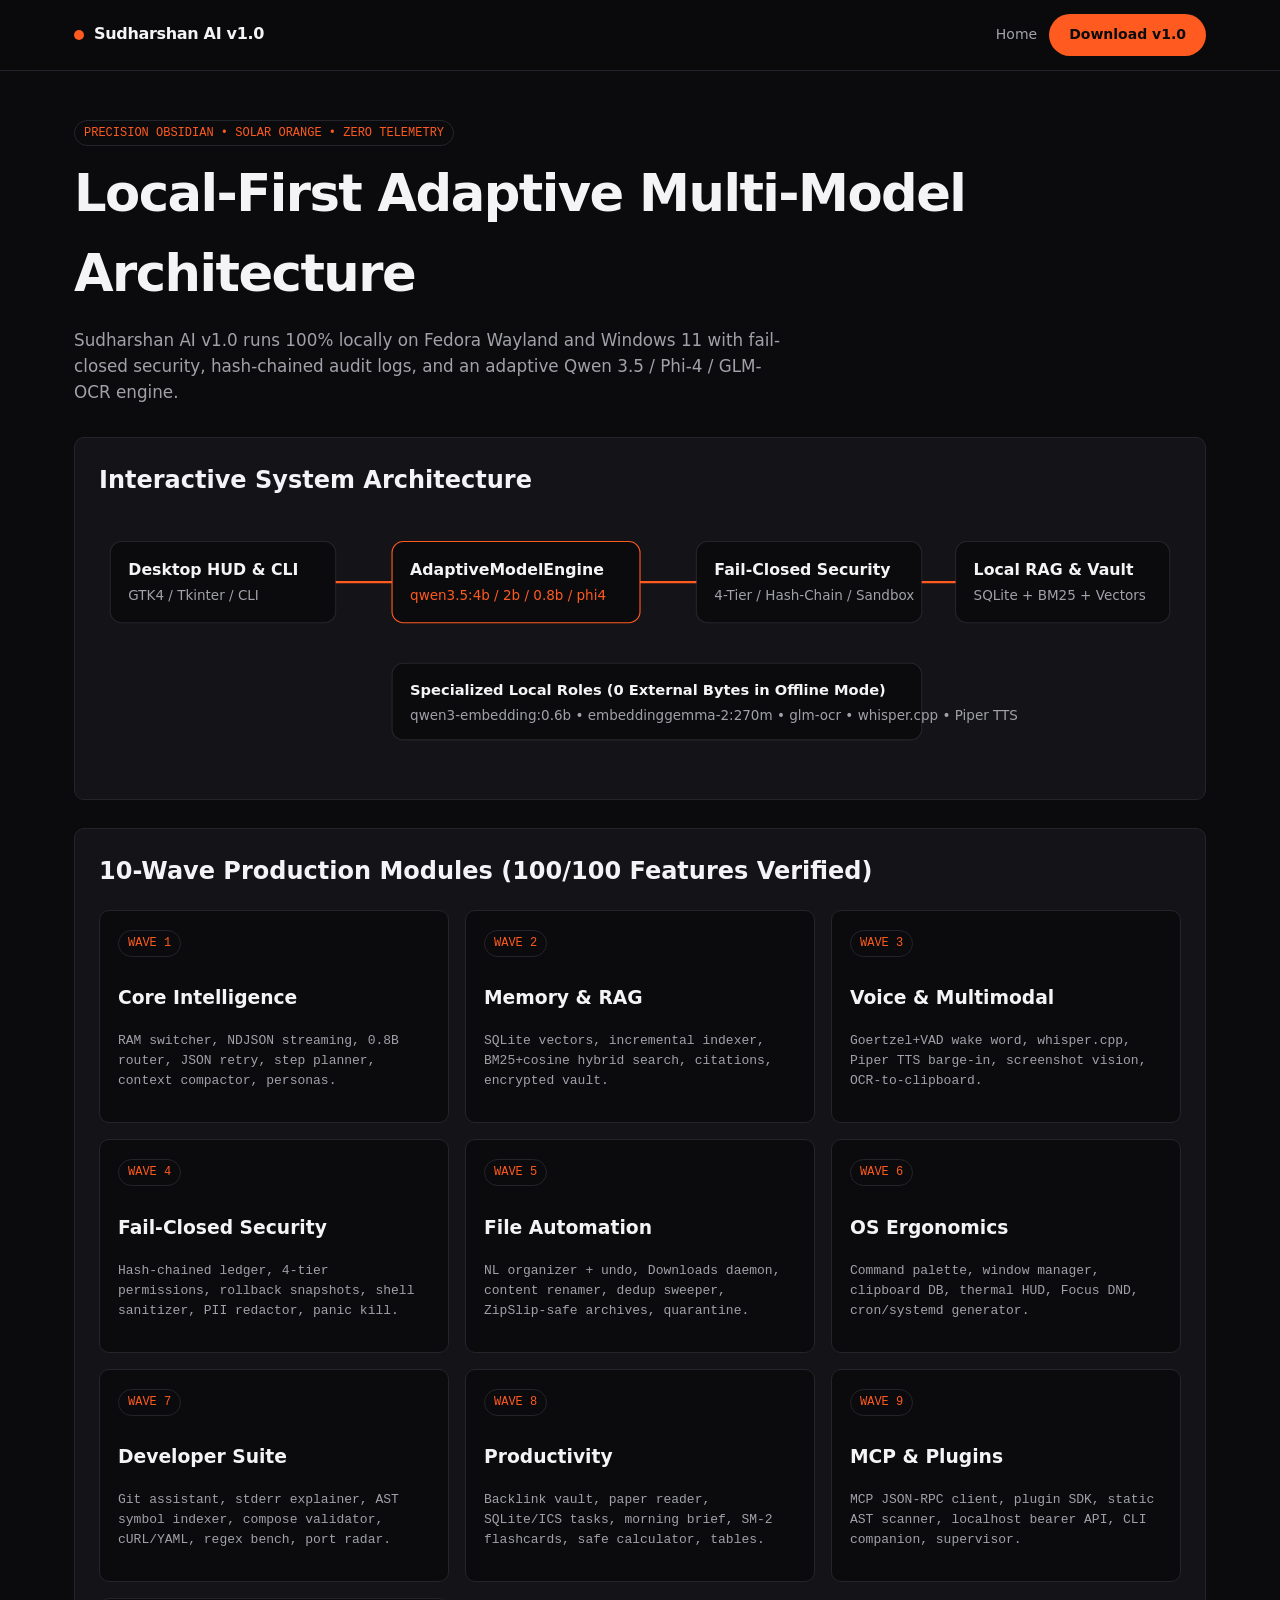
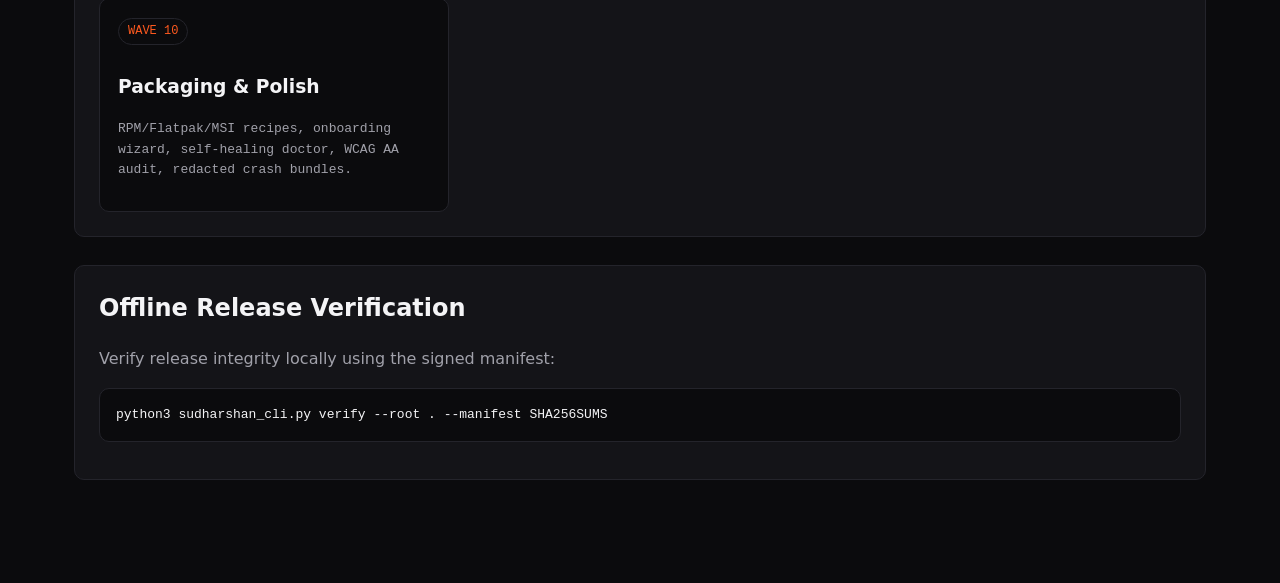
==== web/docs.html @ a22d2967 "feat(waves): integrate and upgrade all Neon wave modules, CLI companion, packaging, and verified tes" ====
<!doctype html>
<html lang="en">
<head>
  <meta charset="utf-8">
  <meta name="viewport" content="width=device-width, initial-scale=1">
  <title>Sudharshan AI v1.0 — Architecture, 100-Feature Matrix & Checksums</title>
  <link rel="icon" href="favicon.svg" type="image/svg+xml">
  <style>
    :root {
      --obsidian: #0B0B0D;
      --surface: #141418;
      --hairline: #24242B;
      --accent: #FF5A1F;
      --text: #F4F4F6;
      --muted: #A1A1AA;
      --r-container: 10px;
      --r-input: 8px;
      --r-cta: 9999px;
    }
    * { box-sizing: border-box; }
    body {
      margin: 0;
      background: var(--obsidian);
      color: var(--text);
      font-family: "Instrument Sans", system-ui, -apple-system, sans-serif;
      line-height: 1.55;
    }
    code, pre, .mono { font-family: "DM Mono", ui-monospace, SFMono-Regular, monospace; }
    header {
      position: sticky; top: 0; z-index: 20;
      background: rgba(11, 11, 13, 0.92);
      border-bottom: 1px solid var(--hairline);
      backdrop-filter: blur(10px);
    }
    .nav {
      max-width: 1180px; margin: 0 auto; padding: 14px 24px;
      display: flex; align-items: center; justify-content: space-between; gap: 16px;
    }
    .brand { font-weight: 700; letter-spacing: -0.02em; display: flex; align-items: center; gap: 10px; }
    .dot { width: 10px; height: 10px; border-radius: 9999px; background: var(--accent); display: inline-block; }
    .cta {
      display: inline-flex; align-items: center; justify-content: center;
      background: var(--accent); color: #0B0B0D; font-weight: 700;
      padding: 10px 20px; border-radius: var(--r-cta); text-decoration: none;
      white-space: nowrap; font-size: 14px;
    }
    .cta:focus-visible, input:focus-visible { outline: 2px solid var(--text); outline-offset: 2px; }
    main { max-width: 1180px; margin: 0 auto; padding: 48px 24px 80px; }
    h1 { font-size: clamp(2rem, 4vw, 3.25rem); letter-spacing: -0.03em; margin: 0 0 14px; }
    .lead { color: var(--muted); max-width: 720px; margin: 0 0 32px; font-size: 1.05rem; }
    .panel {
      background: var(--surface); border: 1px solid var(--hairline);
      border-radius: var(--r-container); padding: 24px; margin-bottom: 28px;
    }
    .grid { display: grid; grid-template-columns: repeat(auto-fit, minmax(260px, 1fr)); gap: 16px; }
    .card {
      background: var(--obsidian); border: 1px solid var(--hairline);
      border-radius: var(--r-container); padding: 18px;
    }
    .tag {
      display: inline-block; font-size: 12px; padding: 3px 9px;
      border-radius: var(--r-cta); border: 1px solid var(--hairline); color: var(--accent);
      margin-bottom: 8px;
    }
    input[type="search"] {
      width: 100%; max-width: 420px; background: var(--obsidian); color: var(--text);
      border: 1px solid var(--hairline); border-radius: var(--r-input);
      padding: 10px 14px; font-size: 14px; margin-bottom: 16px;
    }
    table { width: 100%; border-collapse: collapse; font-size: 14px; }
    th, td { text-align: left; padding: 10px 12px; border-bottom: 1px solid var(--hairline); }
    th { color: var(--muted); font-weight: 600; }
    pre {
      background: var(--obsidian); border: 1px solid var(--hairline);
      border-radius: var(--r-container); padding: 16px; overflow-x: auto; font-size: 13px;
    }
    @media (prefers-reduced-motion: reduce) {
      * { animation: none !important; transition: none !important; }
    }
  </style>
</head>
<body>
  <header>
    <nav class="nav" aria-label="Primary">
      <div class="brand"><span class="dot" aria-hidden="true"></span> Sudharshan AI v1.0</div>
      <div style="display:flex; gap:12px; align-items:center;">
        <a href="index.html" style="color:var(--muted); text-decoration:none; font-size:14px;">Home</a>
        <a href="downloads.html" class="cta">Download v1.0</a>
      </div>
    </nav>
  </header>
  <main>
    <span class="tag mono">PRECISION OBSIDIAN &bull; SOLAR ORANGE &bull; ZERO TELEMETRY</span>
    <h1>Local-First Adaptive Multi-Model Architecture</h1>
    <p class="lead">Sudharshan AI v1.0 runs 100% locally on Fedora Wayland and Windows 11 with fail-closed security, hash-chained audit logs, and an adaptive Qwen 3.5 / Phi-4 / GLM-OCR engine.</p>

    <section class="panel" aria-labelledby="arch-heading">
      <h2 id="arch-heading" style="margin-top:0;">Interactive System Architecture</h2>
      <svg viewBox="0 0 960 220" width="100%" role="img" aria-label="Sudharshan AI multi-model architecture diagram">
        <rect x="10" y="20" width="200" height="72" rx="10" fill="#0B0B0D" stroke="#24242B"/>
        <text x="26" y="50" fill="#F4F4F6" font-size="14" font-weight="700">Desktop HUD &amp; CLI</text>
        <text x="26" y="72" fill="#A1A1AA" font-size="12">GTK4 / Tkinter / CLI</text>

        <rect x="260" y="20" width="220" height="72" rx="10" fill="#0B0B0D" stroke="#FF5A1F"/>
        <text x="276" y="50" fill="#F4F4F6" font-size="14" font-weight="700">AdaptiveModelEngine</text>
        <text x="276" y="72" fill="#FF5A1F" font-size="12">qwen3.5:4b / 2b / 0.8b / phi4</text>

        <rect x="530" y="20" width="200" height="72" rx="10" fill="#0B0B0D" stroke="#24242B"/>
        <text x="546" y="50" fill="#F4F4F6" font-size="14" font-weight="700">Fail-Closed Security</text>
        <text x="546" y="72" fill="#A1A1AA" font-size="12">4-Tier / Hash-Chain / Sandbox</text>

        <rect x="760" y="20" width="190" height="72" rx="10" fill="#0B0B0D" stroke="#24242B"/>
        <text x="776" y="50" fill="#F4F4F6" font-size="14" font-weight="700">Local RAG &amp; Vault</text>
        <text x="776" y="72" fill="#A1A1AA" font-size="12">SQLite + BM25 + Vectors</text>

        <line x1="210" y1="56" x2="260" y2="56" stroke="#FF5A1F" stroke-width="2"/>
        <line x1="480" y1="56" x2="530" y2="56" stroke="#FF5A1F" stroke-width="2"/>
        <line x1="730" y1="56" x2="760" y2="56" stroke="#FF5A1F" stroke-width="2"/>

        <rect x="260" y="128" width="470" height="68" rx="10" fill="#0B0B0D" stroke="#24242B"/>
        <text x="276" y="156" fill="#F4F4F6" font-size="13" font-weight="700">Specialized Local Roles (0 External Bytes in Offline Mode)</text>
        <text x="276" y="178" fill="#A1A1AA" font-size="12">qwen3-embedding:0.6b &bull; embeddinggemma-2:270m &bull; glm-ocr &bull; whisper.cpp &bull; Piper TTS</text>
      </svg>
    </section>

    <section class="panel" aria-labelledby="waves-heading">
      <h2 id="waves-heading" style="margin-top:0;">10-Wave Production Modules (100/100 Features Verified)</h2>
      <div class="grid">
        <div class="card"><span class="tag mono">WAVE 1</span><h3>Core Intelligence</h3><p class="mono" style="color:var(--muted);font-size:13px;">RAM switcher, NDJSON streaming, 0.8B router, JSON retry, step planner, context compactor, personas.</p></div>
        <div class="card"><span class="tag mono">WAVE 2</span><h3>Memory &amp; RAG</h3><p class="mono" style="color:var(--muted);font-size:13px;">SQLite vectors, incremental indexer, BM25+cosine hybrid search, citations, encrypted vault.</p></div>
        <div class="card"><span class="tag mono">WAVE 3</span><h3>Voice &amp; Multimodal</h3><p class="mono" style="color:var(--muted);font-size:13px;">Goertzel+VAD wake word, whisper.cpp, Piper TTS barge-in, screenshot vision, OCR-to-clipboard.</p></div>
        <div class="card"><span class="tag mono">WAVE 4</span><h3>Fail-Closed Security</h3><p class="mono" style="color:var(--muted);font-size:13px;">Hash-chained ledger, 4-tier permissions, rollback snapshots, shell sanitizer, PII redactor, panic kill.</p></div>
        <div class="card"><span class="tag mono">WAVE 5</span><h3>File Automation</h3><p class="mono" style="color:var(--muted);font-size:13px;">NL organizer + undo, Downloads daemon, content renamer, dedup sweeper, ZipSlip-safe archives, quarantine.</p></div>
        <div class="card"><span class="tag mono">WAVE 6</span><h3>OS Ergonomics</h3><p class="mono" style="color:var(--muted);font-size:13px;">Command palette, window manager, clipboard DB, thermal HUD, Focus DND, cron/systemd generator.</p></div>
        <div class="card"><span class="tag mono">WAVE 7</span><h3>Developer Suite</h3><p class="mono" style="color:var(--muted);font-size:13px;">Git assistant, stderr explainer, AST symbol indexer, compose validator, cURL/YAML, regex bench, port radar.</p></div>
        <div class="card"><span class="tag mono">WAVE 8</span><h3>Productivity</h3><p class="mono" style="color:var(--muted);font-size:13px;">Backlink vault, paper reader, SQLite/ICS tasks, morning brief, SM-2 flashcards, safe calculator, tables.</p></div>
        <div class="card"><span class="tag mono">WAVE 9</span><h3>MCP &amp; Plugins</h3><p class="mono" style="color:var(--muted);font-size:13px;">MCP JSON-RPC client, plugin SDK, static AST scanner, localhost bearer API, CLI companion, supervisor.</p></div>
        <div class="card"><span class="tag mono">WAVE 10</span><h3>Packaging &amp; Polish</h3><p class="mono" style="color:var(--muted);font-size:13px;">RPM/Flatpak/MSI recipes, onboarding wizard, self-healing doctor, WCAG AA audit, redacted crash bundles.</p></div>
      </div>
    </section>

    <section class="panel" aria-labelledby="checksum-heading">
      <h2 id="checksum-heading" style="margin-top:0;">Offline Release Verification</h2>
      <p style="color:var(--muted);">Verify release integrity locally using the signed manifest:</p>
      <pre class="mono">python3 sudharshan_cli.py verify --root . --manifest SHA256SUMS</pre>
    </section>
  </main>
</body>
</html>
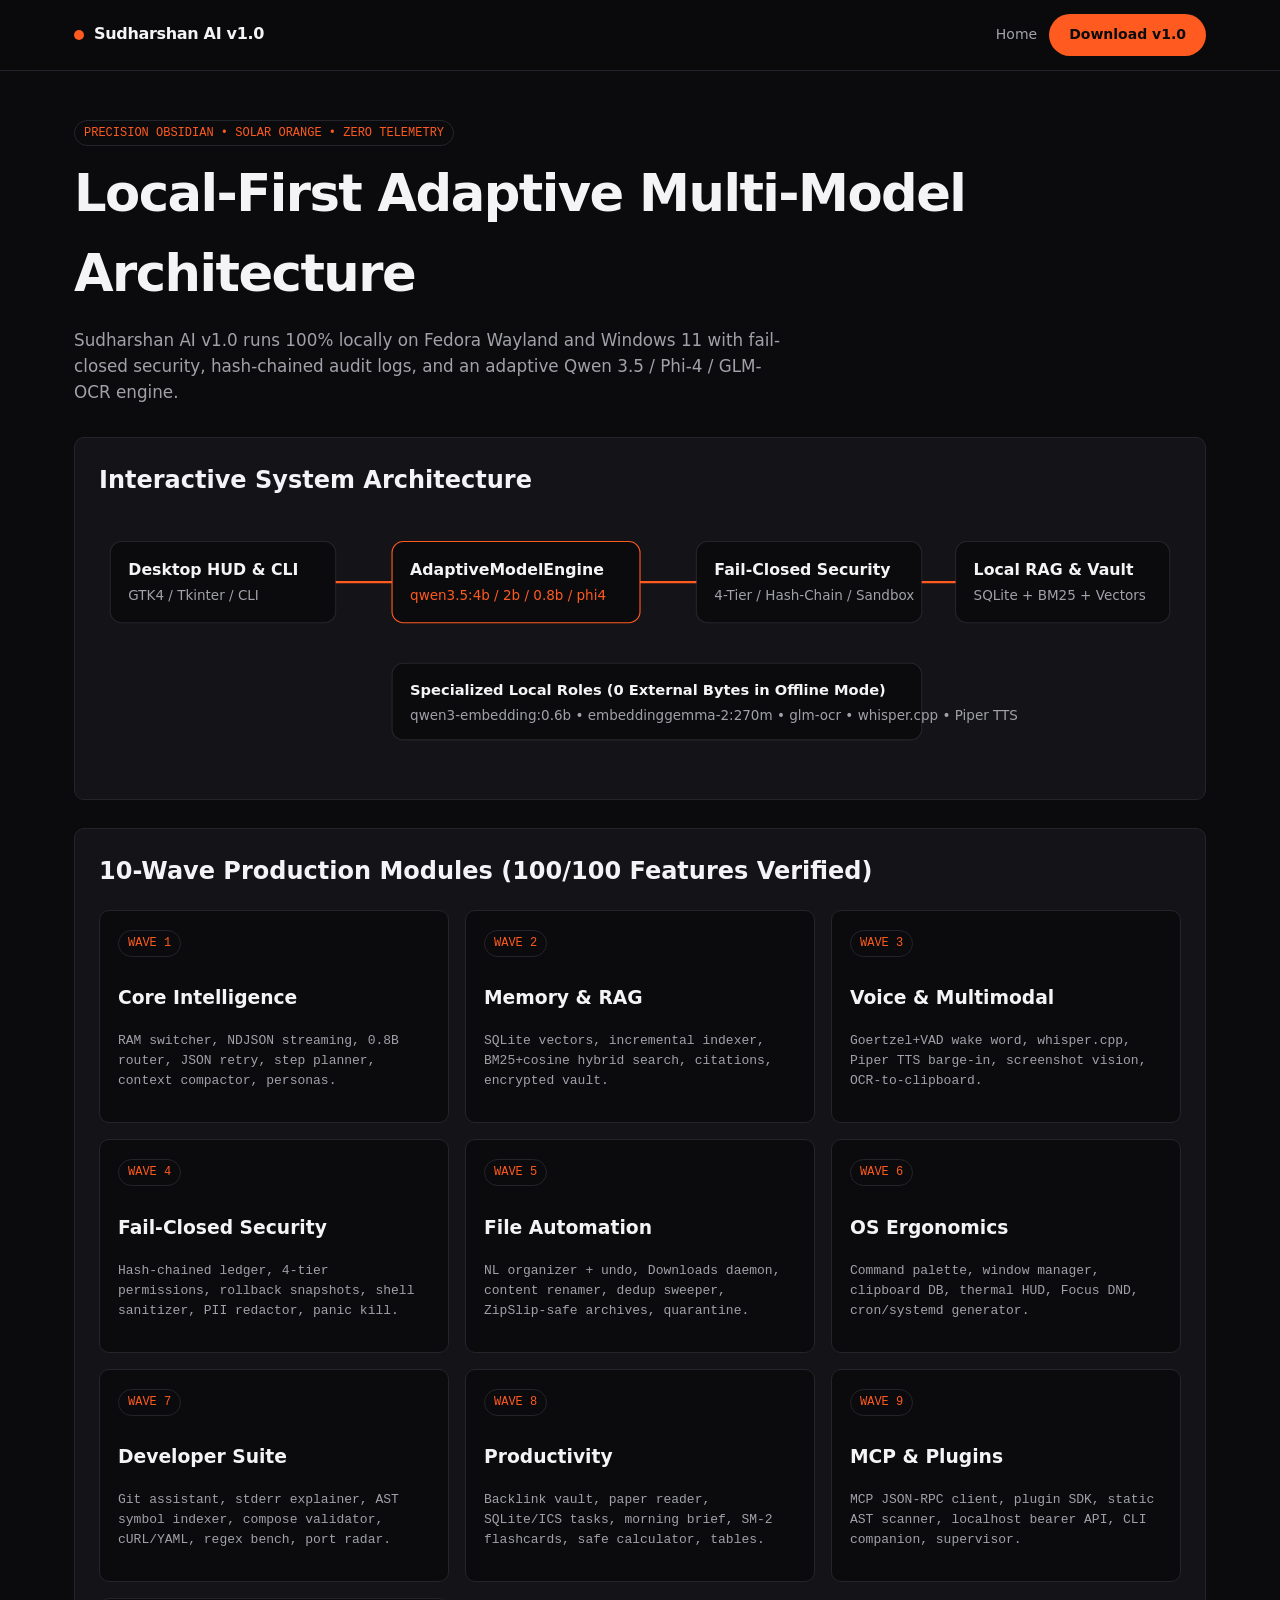
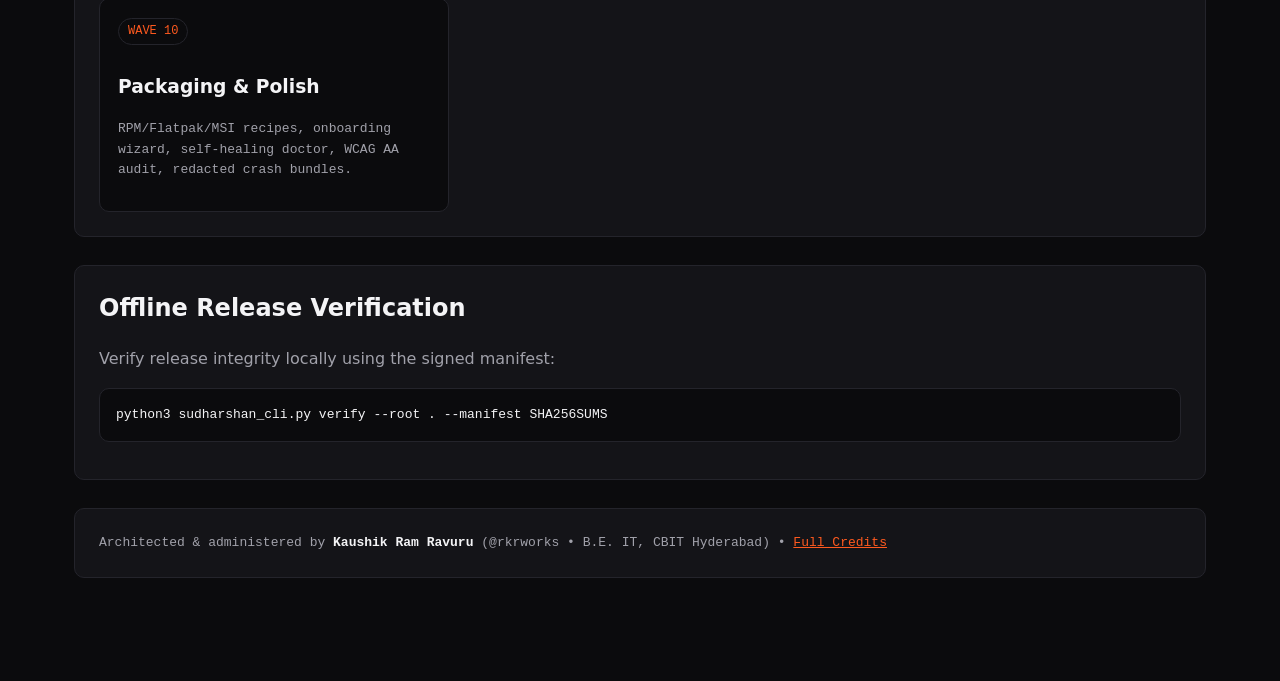
==== commit a2d700a1: "feat(credits): update engineering authorship, packaging metadata, server admin attributes, and manif" ====
--- a/web/docs.html
+++ b/web/docs.html
@@ -144,6 +144,7 @@
       <p style="color:var(--muted);">Verify release integrity locally using the signed manifest:</p>
       <pre class="mono">python3 sudharshan_cli.py verify --root . --manifest SHA256SUMS</pre>
     </section>
+      <section class="panel"><p class="mono" style="margin:0;color:var(--muted);font-size:13px;">Architected &amp; administered by <strong style="color:var(--text);">Kaushik Ram Ravuru</strong> (@rkrworks &bull; B.E. IT, CBIT Hyderabad) &bull; <a href="credits.html" style="color:var(--accent);">Full Credits</a></p></section>
   </main>
 </body>
 </html>
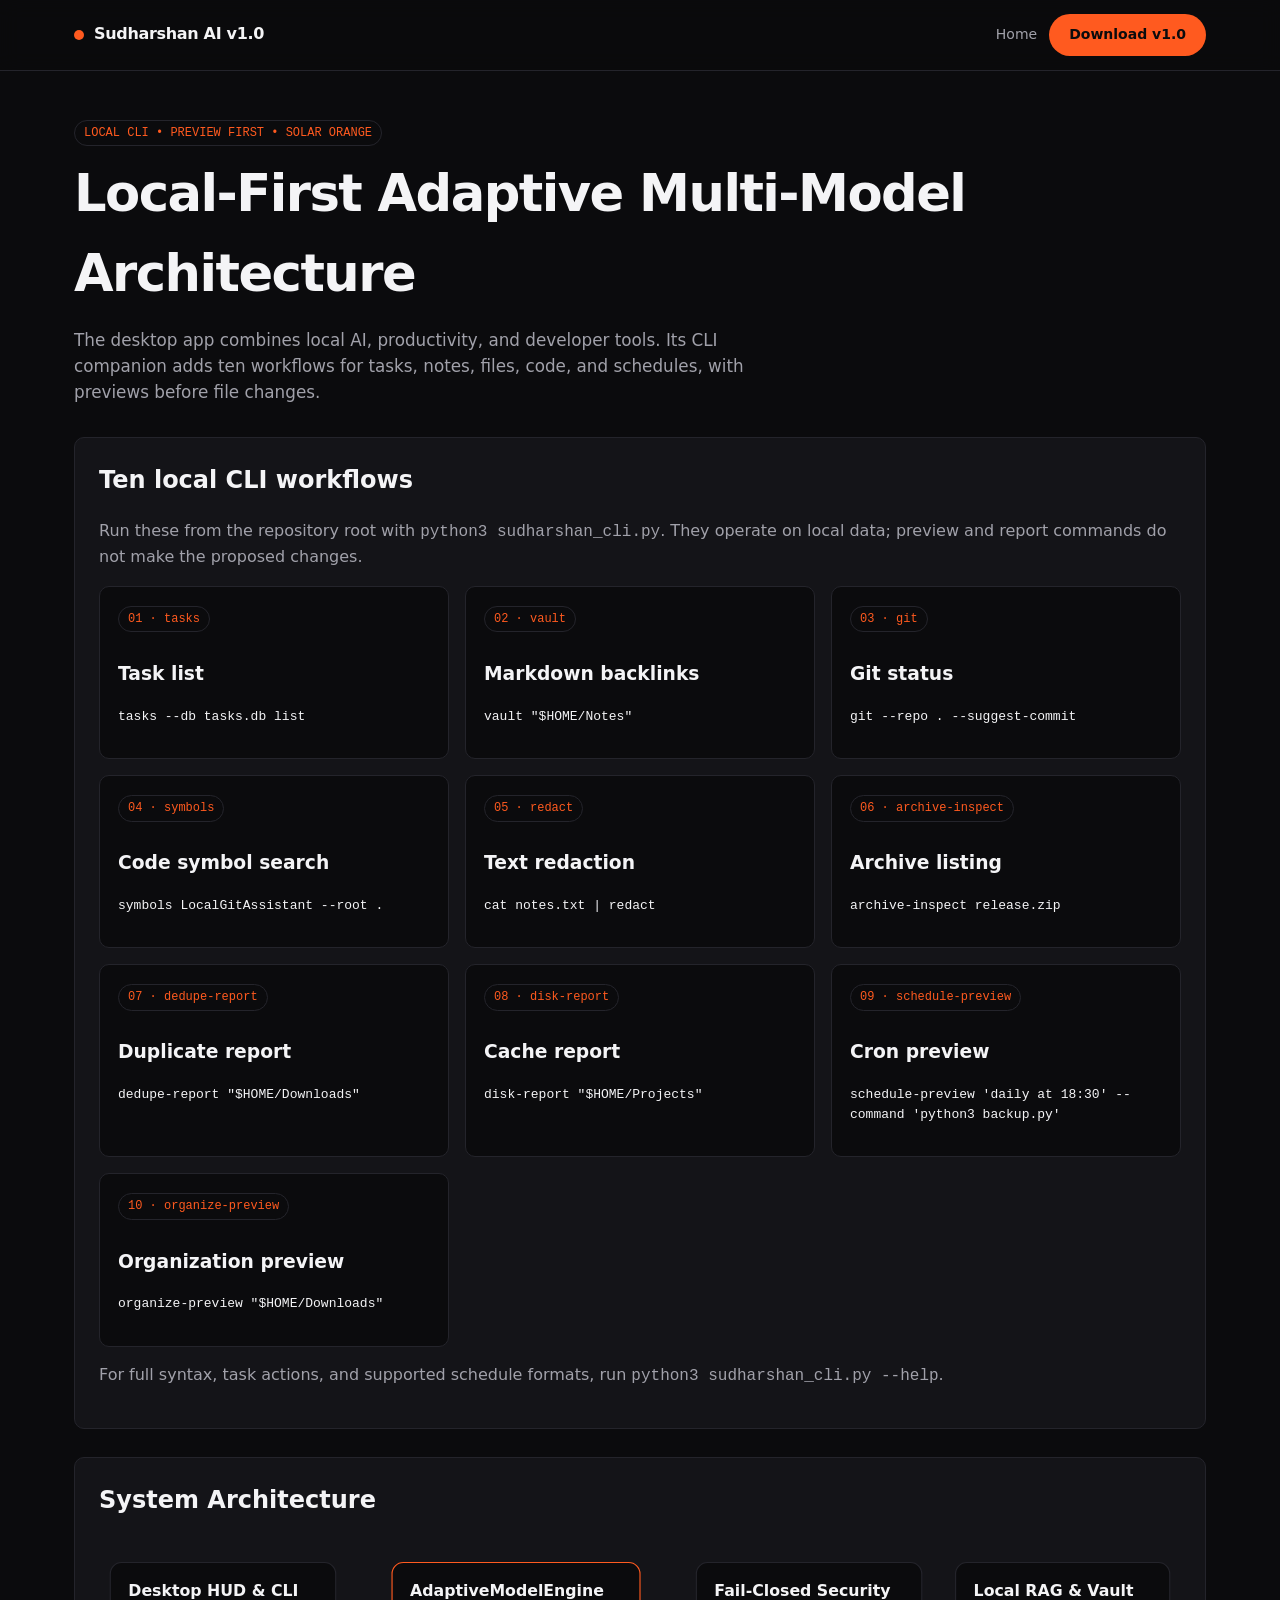
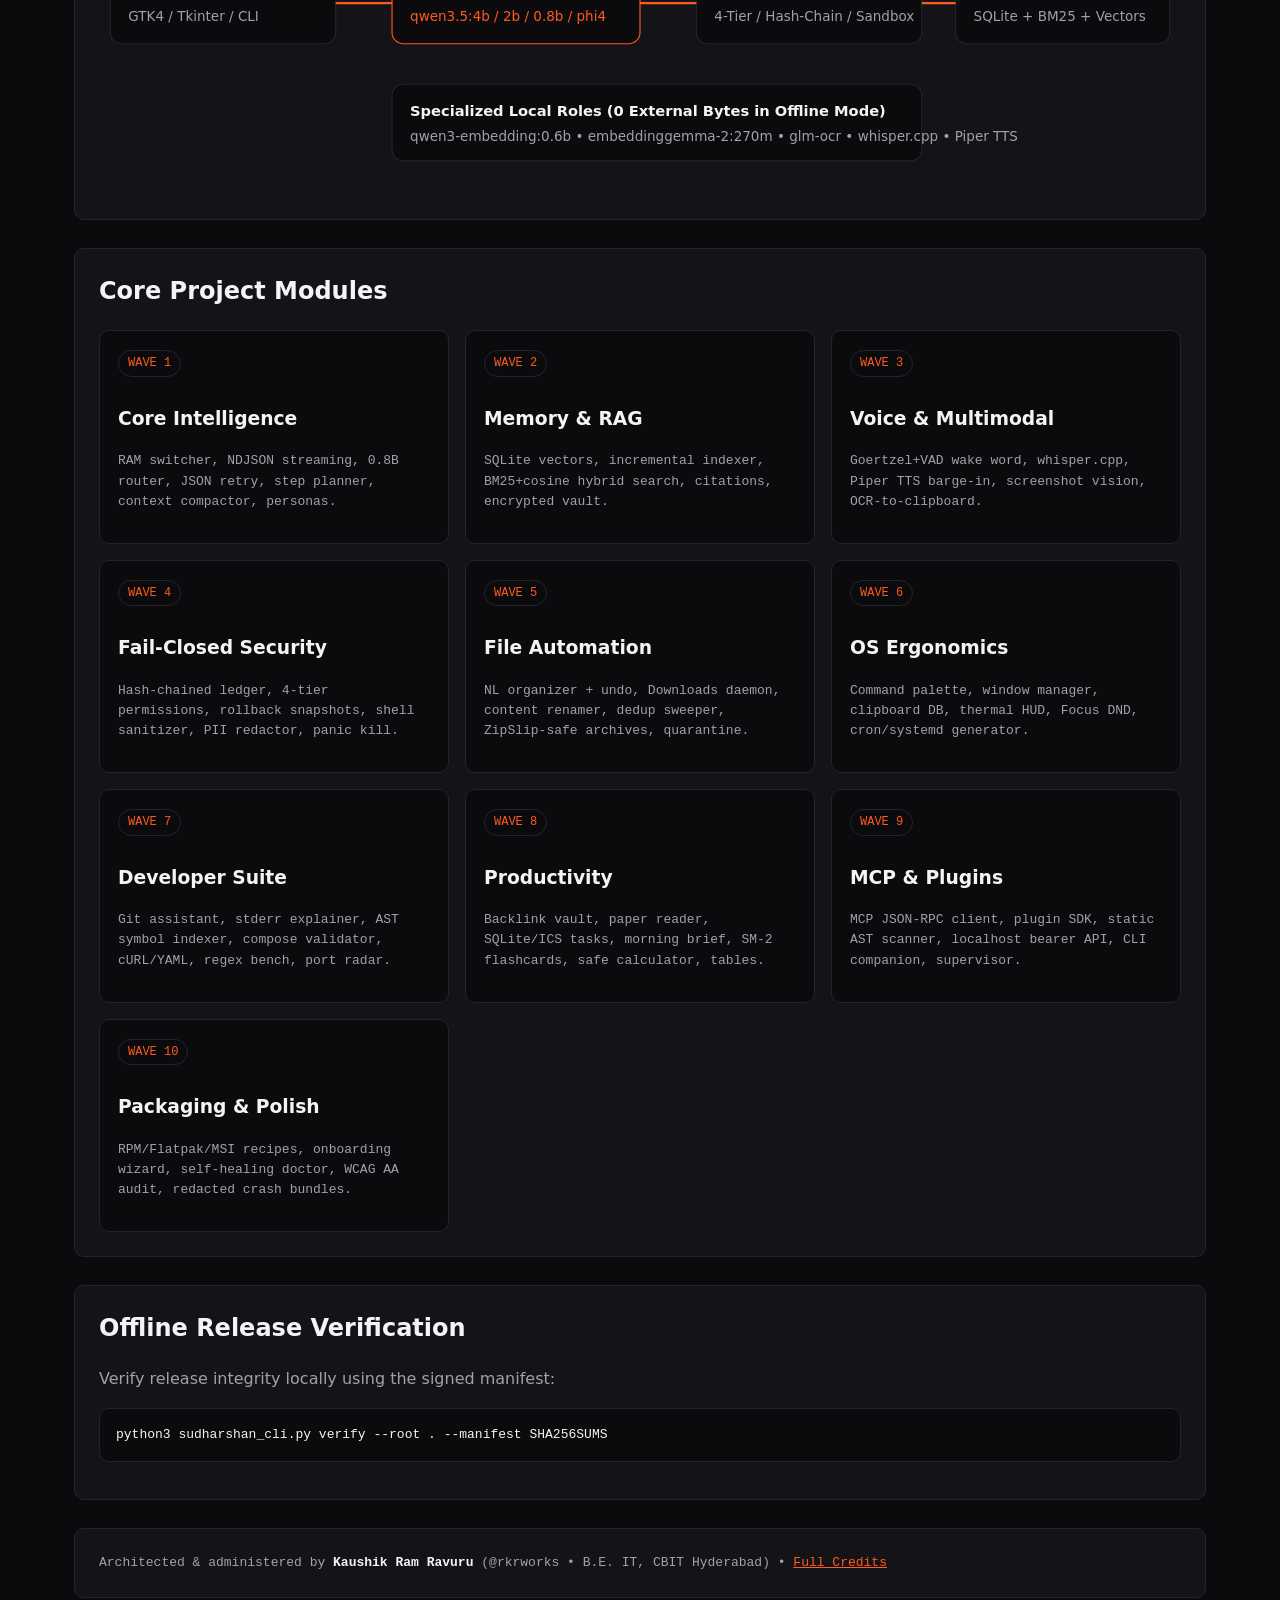
==== commit c5781398: "New features added to the project:" ====
--- a/web/docs.html
+++ b/web/docs.html
@@ -3,7 +3,10 @@
 <head>
   <meta charset="utf-8">
   <meta name="viewport" content="width=device-width, initial-scale=1">
-  <title>Sudharshan AI v1.0 — Architecture, 100-Feature Matrix & Checksums</title>
+  <meta name="description" content="Sudharshan AI architecture, local CLI workflows, and offline release verification instructions.">
+  <meta property="og:title" content="Sudharshan AI — CLI workflows and architecture">
+  <meta property="og:description" content="Explore ten local CLI workflows, the system architecture, and release verification instructions.">
+  <title>Sudharshan AI — CLI Workflows & Architecture</title>
   <link rel="icon" href="favicon.svg" type="image/svg+xml">
   <style>
     :root {
@@ -90,12 +93,30 @@
     </nav>
   </header>
   <main>
-    <span class="tag mono">PRECISION OBSIDIAN &bull; SOLAR ORANGE &bull; ZERO TELEMETRY</span>
+    <span class="tag mono">LOCAL CLI &bull; PREVIEW FIRST &bull; SOLAR ORANGE</span>
     <h1>Local-First Adaptive Multi-Model Architecture</h1>
-    <p class="lead">Sudharshan AI v1.0 runs 100% locally on Fedora Wayland and Windows 11 with fail-closed security, hash-chained audit logs, and an adaptive Qwen 3.5 / Phi-4 / GLM-OCR engine.</p>
+    <p class="lead">The desktop app combines local AI, productivity, and developer tools. Its CLI companion adds ten workflows for tasks, notes, files, code, and schedules, with previews before file changes.</p>
+
+    <section class="panel" aria-labelledby="cli-heading">
+      <h2 id="cli-heading" style="margin-top:0;">Ten local CLI workflows</h2>
+      <p style="color:var(--muted);">Run these from the repository root with <code>python3 sudharshan_cli.py</code>. They operate on local data; preview and report commands do not make the proposed changes.</p>
+      <div class="grid">
+        <div class="card"><span class="tag mono">01 · tasks</span><h3>Task list</h3><p class="mono" style="font-size:13px;">tasks --db tasks.db list</p></div>
+        <div class="card"><span class="tag mono">02 · vault</span><h3>Markdown backlinks</h3><p class="mono" style="font-size:13px;">vault "$HOME/Notes"</p></div>
+        <div class="card"><span class="tag mono">03 · git</span><h3>Git status</h3><p class="mono" style="font-size:13px;">git --repo . --suggest-commit</p></div>
+        <div class="card"><span class="tag mono">04 · symbols</span><h3>Code symbol search</h3><p class="mono" style="font-size:13px;">symbols LocalGitAssistant --root .</p></div>
+        <div class="card"><span class="tag mono">05 · redact</span><h3>Text redaction</h3><p class="mono" style="font-size:13px;">cat notes.txt | redact</p></div>
+        <div class="card"><span class="tag mono">06 · archive-inspect</span><h3>Archive listing</h3><p class="mono" style="font-size:13px;">archive-inspect release.zip</p></div>
+        <div class="card"><span class="tag mono">07 · dedupe-report</span><h3>Duplicate report</h3><p class="mono" style="font-size:13px;">dedupe-report "$HOME/Downloads"</p></div>
+        <div class="card"><span class="tag mono">08 · disk-report</span><h3>Cache report</h3><p class="mono" style="font-size:13px;">disk-report "$HOME/Projects"</p></div>
+        <div class="card"><span class="tag mono">09 · schedule-preview</span><h3>Cron preview</h3><p class="mono" style="font-size:13px;">schedule-preview 'daily at 18:30' --command 'python3 backup.py'</p></div>
+        <div class="card"><span class="tag mono">10 · organize-preview</span><h3>Organization preview</h3><p class="mono" style="font-size:13px;">organize-preview "$HOME/Downloads"</p></div>
+      </div>
+      <p style="color:var(--muted);">For full syntax, task actions, and supported schedule formats, run <code>python3 sudharshan_cli.py --help</code>.</p>
+    </section>
 
     <section class="panel" aria-labelledby="arch-heading">
-      <h2 id="arch-heading" style="margin-top:0;">Interactive System Architecture</h2>
+      <h2 id="arch-heading" style="margin-top:0;">System Architecture</h2>
       <svg viewBox="0 0 960 220" width="100%" role="img" aria-label="Sudharshan AI multi-model architecture diagram">
         <rect x="10" y="20" width="200" height="72" rx="10" fill="#0B0B0D" stroke="#24242B"/>
         <text x="26" y="50" fill="#F4F4F6" font-size="14" font-weight="700">Desktop HUD &amp; CLI</text>
@@ -124,7 +145,7 @@
     </section>
 
     <section class="panel" aria-labelledby="waves-heading">
-      <h2 id="waves-heading" style="margin-top:0;">10-Wave Production Modules (100/100 Features Verified)</h2>
+      <h2 id="waves-heading" style="margin-top:0;">Core Project Modules</h2>
       <div class="grid">
         <div class="card"><span class="tag mono">WAVE 1</span><h3>Core Intelligence</h3><p class="mono" style="color:var(--muted);font-size:13px;">RAM switcher, NDJSON streaming, 0.8B router, JSON retry, step planner, context compactor, personas.</p></div>
         <div class="card"><span class="tag mono">WAVE 2</span><h3>Memory &amp; RAG</h3><p class="mono" style="color:var(--muted);font-size:13px;">SQLite vectors, incremental indexer, BM25+cosine hybrid search, citations, encrypted vault.</p></div>
